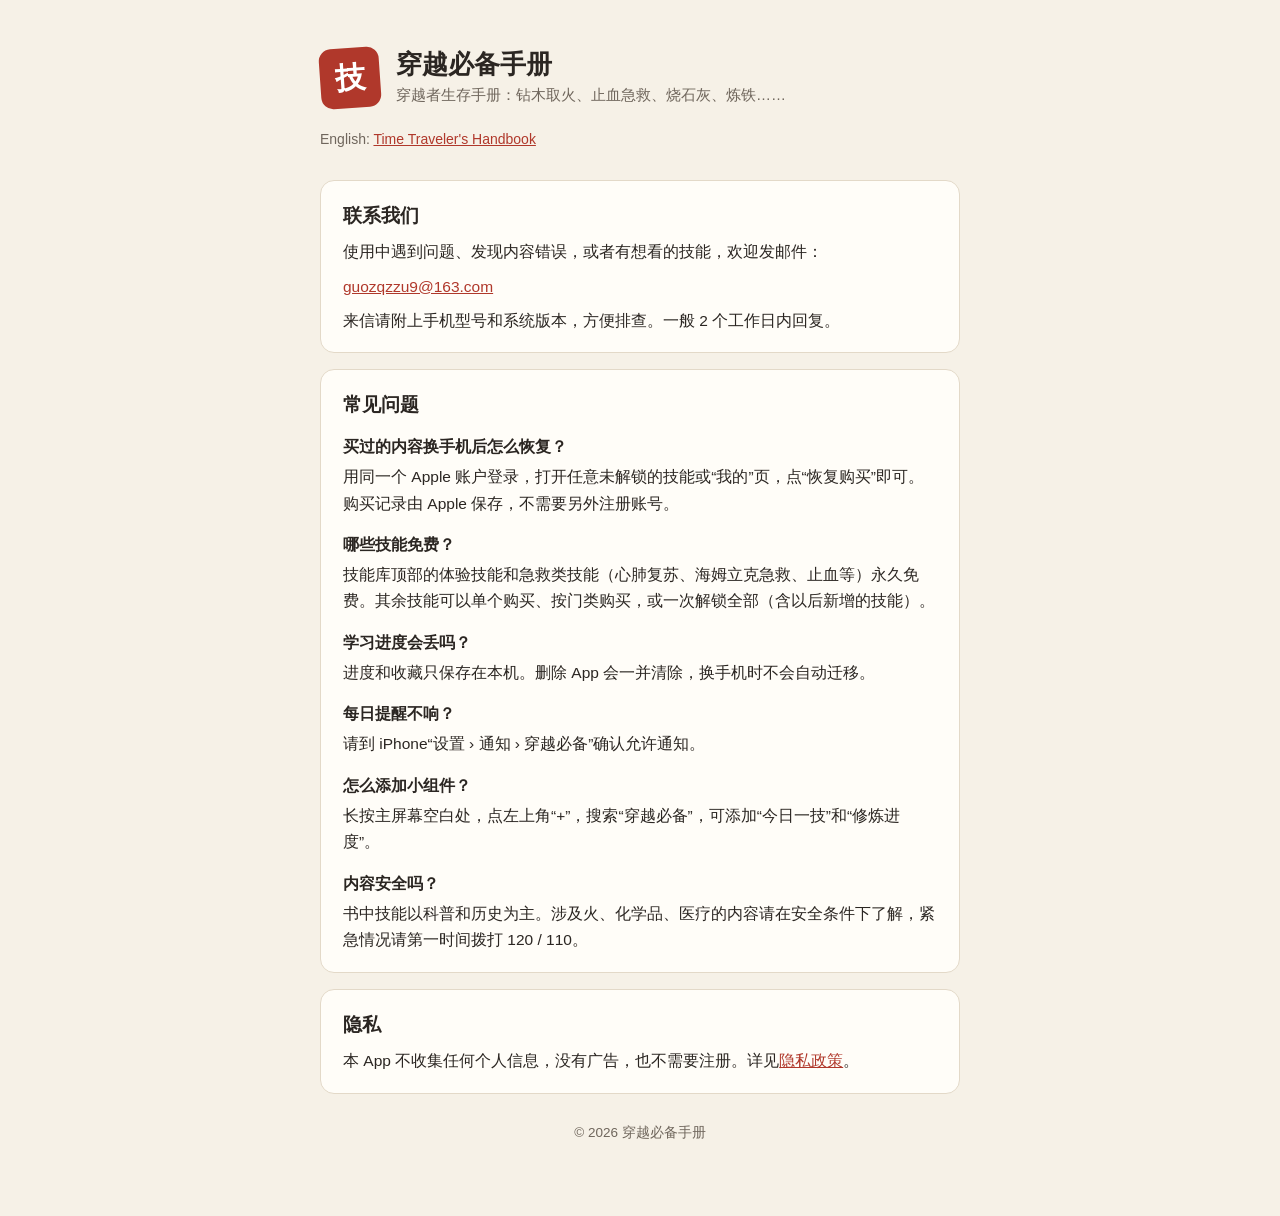
==== timetravel/index.html @ d719065b "新增 app-ads.txt（AdMob）与穿越必备手册 / Time Traveler's Handbook 支持页、隐私政策 Co-Authored-By: Claude Opus 5.5 <no" ====
<!DOCTYPE html>
<html lang="zh-Hans">
<head>
<meta charset="UTF-8">
<meta name="viewport" content="width=device-width, initial-scale=1">
<title>穿越必备手册 · 技术支持</title>
<link rel="stylesheet" href="style.css">
</head>
<body>
<div class="wrap">
  <header>
    <div class="seal">技</div>
    <div>
      <h1>穿越必备手册</h1>
      <div class="sub">穿越者生存手册：钻木取火、止血急救、烧石灰、炼铁……</div>
    </div>
  </header>
  <div class="lang">English: <a href="en/">Time Traveler's Handbook</a></div>

  <section>
    <h2>联系我们</h2>
    <p>使用中遇到问题、发现内容错误，或者有想看的技能，欢迎发邮件：</p>
    <p><a href="mailto:guozqzzu9@163.com">guozqzzu9@163.com</a></p>
    <p>来信请附上手机型号和系统版本，方便排查。一般 2 个工作日内回复。</p>
  </section>

  <section>
    <h2>常见问题</h2>
    <h3>买过的内容换手机后怎么恢复？</h3>
    <p>用同一个 Apple 账户登录，打开任意未解锁的技能或“我的”页，点“恢复购买”即可。购买记录由 Apple 保存，不需要另外注册账号。</p>
    <h3>哪些技能免费？</h3>
    <p>技能库顶部的体验技能和急救类技能（心肺复苏、海姆立克急救、止血等）永久免费。其余技能可以单个购买、按门类购买，或一次解锁全部（含以后新增的技能）。</p>
    <h3>学习进度会丢吗？</h3>
    <p>进度和收藏只保存在本机。删除 App 会一并清除，换手机时不会自动迁移。</p>
    <h3>每日提醒不响？</h3>
    <p>请到 iPhone“设置 › 通知 › 穿越必备”确认允许通知。</p>
    <h3>怎么添加小组件？</h3>
    <p>长按主屏幕空白处，点左上角“+”，搜索“穿越必备”，可添加“今日一技”和“修炼进度”。</p>
    <h3>内容安全吗？</h3>
    <p>书中技能以科普和历史为主。涉及火、化学品、医疗的内容请在安全条件下了解，紧急情况请第一时间拨打 120 / 110。</p>
  </section>

  <section>
    <h2>隐私</h2>
    <p>本 App 不收集任何个人信息，没有广告，也不需要注册。详见<a href="privacy.html">隐私政策</a>。</p>
  </section>

  <p class="meta">© 2026 穿越必备手册</p>
</div>
</body>
</html>
---- timetravel/style.css ----
:root {
  --paper: #F6F1E7; --card: #FFFDF8; --ink: #2B2622; --muted: #6F665C;
  --line: #E3D9C8; --accent: #B0382B;
}
@media (prefers-color-scheme: dark) {
  :root {
    --paper: #191613; --card: #23201C; --ink: #ECE4D8; --muted: #A89D8F;
    --line: #3A332C; --accent: #E0644F;
  }
}
* { margin: 0; padding: 0; box-sizing: border-box; }
body {
  font-family: -apple-system, BlinkMacSystemFont, "PingFang SC", "Segoe UI", Roboto, sans-serif;
  background: var(--paper); color: var(--ink); line-height: 1.7;
  -webkit-font-smoothing: antialiased;
}
.wrap { max-width: 680px; margin: 0 auto; padding: 48px 20px 72px; }
header { display: flex; align-items: center; gap: 16px; margin-bottom: 8px; }
.seal {
  flex: none; width: 60px; height: 60px; border-radius: 12px; background: var(--accent);
  color: #fff; display: grid; place-items: center; transform: rotate(-4deg);
  font: 600 30px/1 "Songti SC", Georgia, serif;
}
h1 { font: 700 26px/1.25 "Songti SC", Georgia, serif; }
.sub { color: var(--muted); font-size: 15px; }
.lang { margin: 20px 0 28px; font-size: 14px; color: var(--muted); }
.lang a { color: var(--accent); }
section {
  background: var(--card); border: 1px solid var(--line); border-radius: 14px;
  padding: 22px 22px 18px; margin-bottom: 16px;
}
h2 { font: 600 19px/1.4 "Songti SC", Georgia, serif; margin-bottom: 10px; }
h3 { font-size: 16px; margin: 14px 0 4px; }
p, li { font-size: 15.5px; }
p + p { margin-top: 8px; }
ul { padding-left: 20px; margin-top: 6px; }
li + li { margin-top: 4px; }
a { color: var(--accent); }
.meta { color: var(--muted); font-size: 13.5px; margin-top: 28px; text-align: center; }
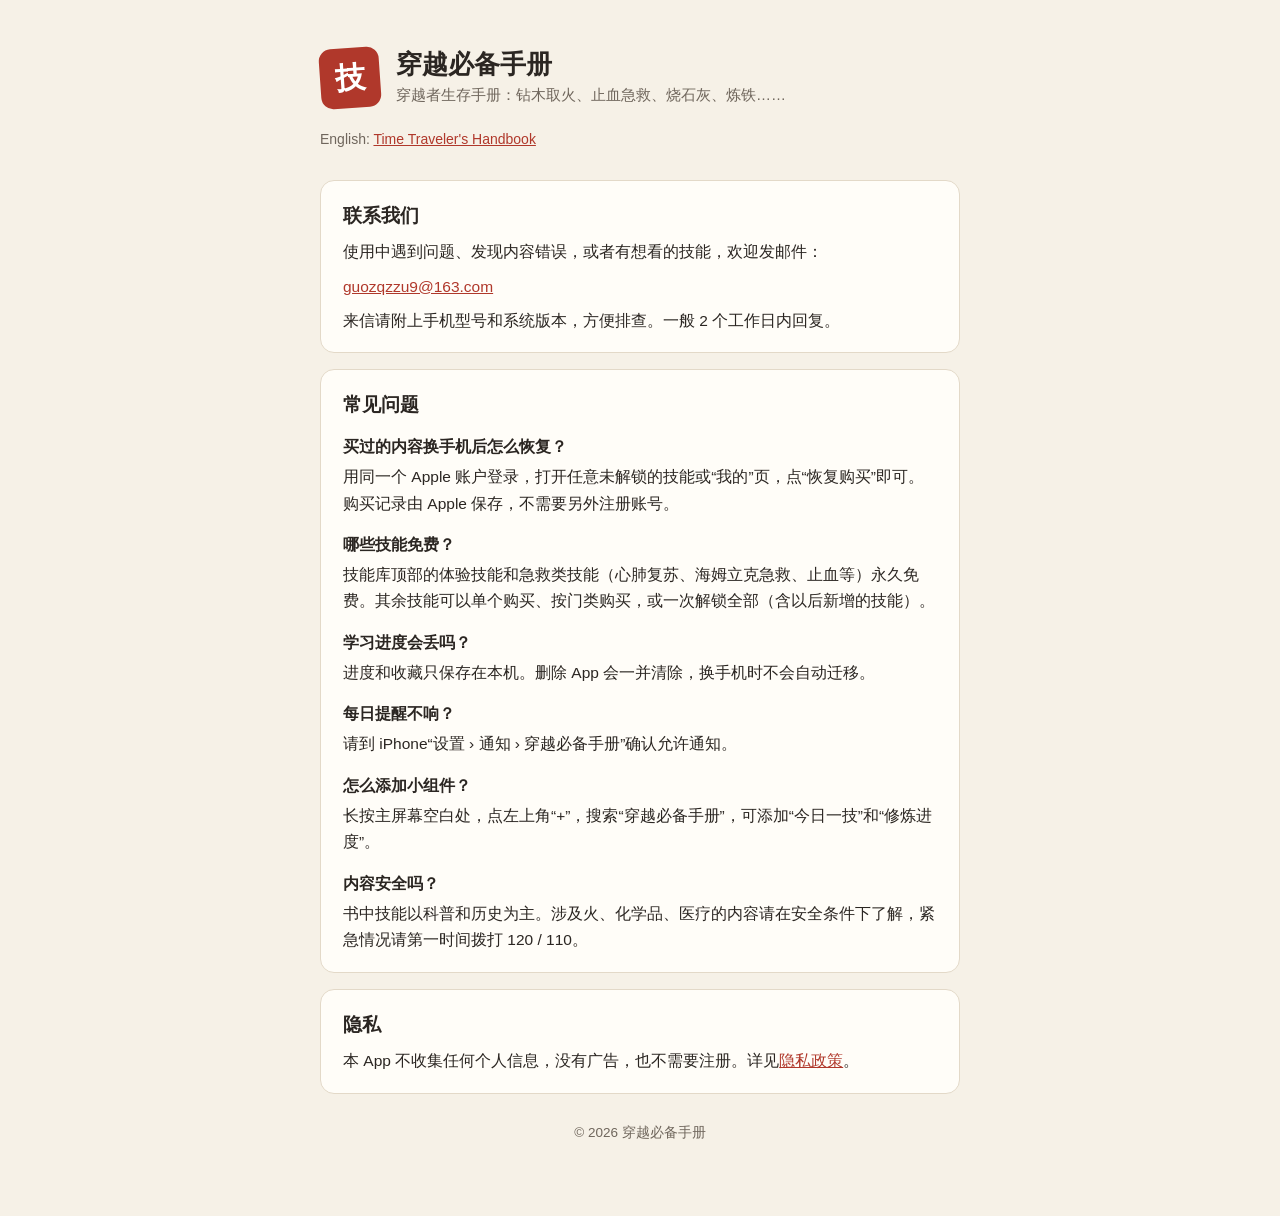
==== commit 717bf67b: "支持页：国内版显示名改为穿越必备手册 Co-Authored-By: Claude Opus 5.5 <noreply@anthropic.com>" ====
--- a/timetravel/index.html
+++ b/timetravel/index.html
@@ -33,9 +33,9 @@
     <h3>学习进度会丢吗？</h3>
     <p>进度和收藏只保存在本机。删除 App 会一并清除，换手机时不会自动迁移。</p>
     <h3>每日提醒不响？</h3>
-    <p>请到 iPhone“设置 › 通知 › 穿越必备”确认允许通知。</p>
+    <p>请到 iPhone“设置 › 通知 › 穿越必备手册”确认允许通知。</p>
     <h3>怎么添加小组件？</h3>
-    <p>长按主屏幕空白处，点左上角“+”，搜索“穿越必备”，可添加“今日一技”和“修炼进度”。</p>
+    <p>长按主屏幕空白处，点左上角“+”，搜索“穿越必备手册”，可添加“今日一技”和“修炼进度”。</p>
     <h3>内容安全吗？</h3>
     <p>书中技能以科普和历史为主。涉及火、化学品、医疗的内容请在安全条件下了解，紧急情况请第一时间拨打 120 / 110。</p>
   </section>
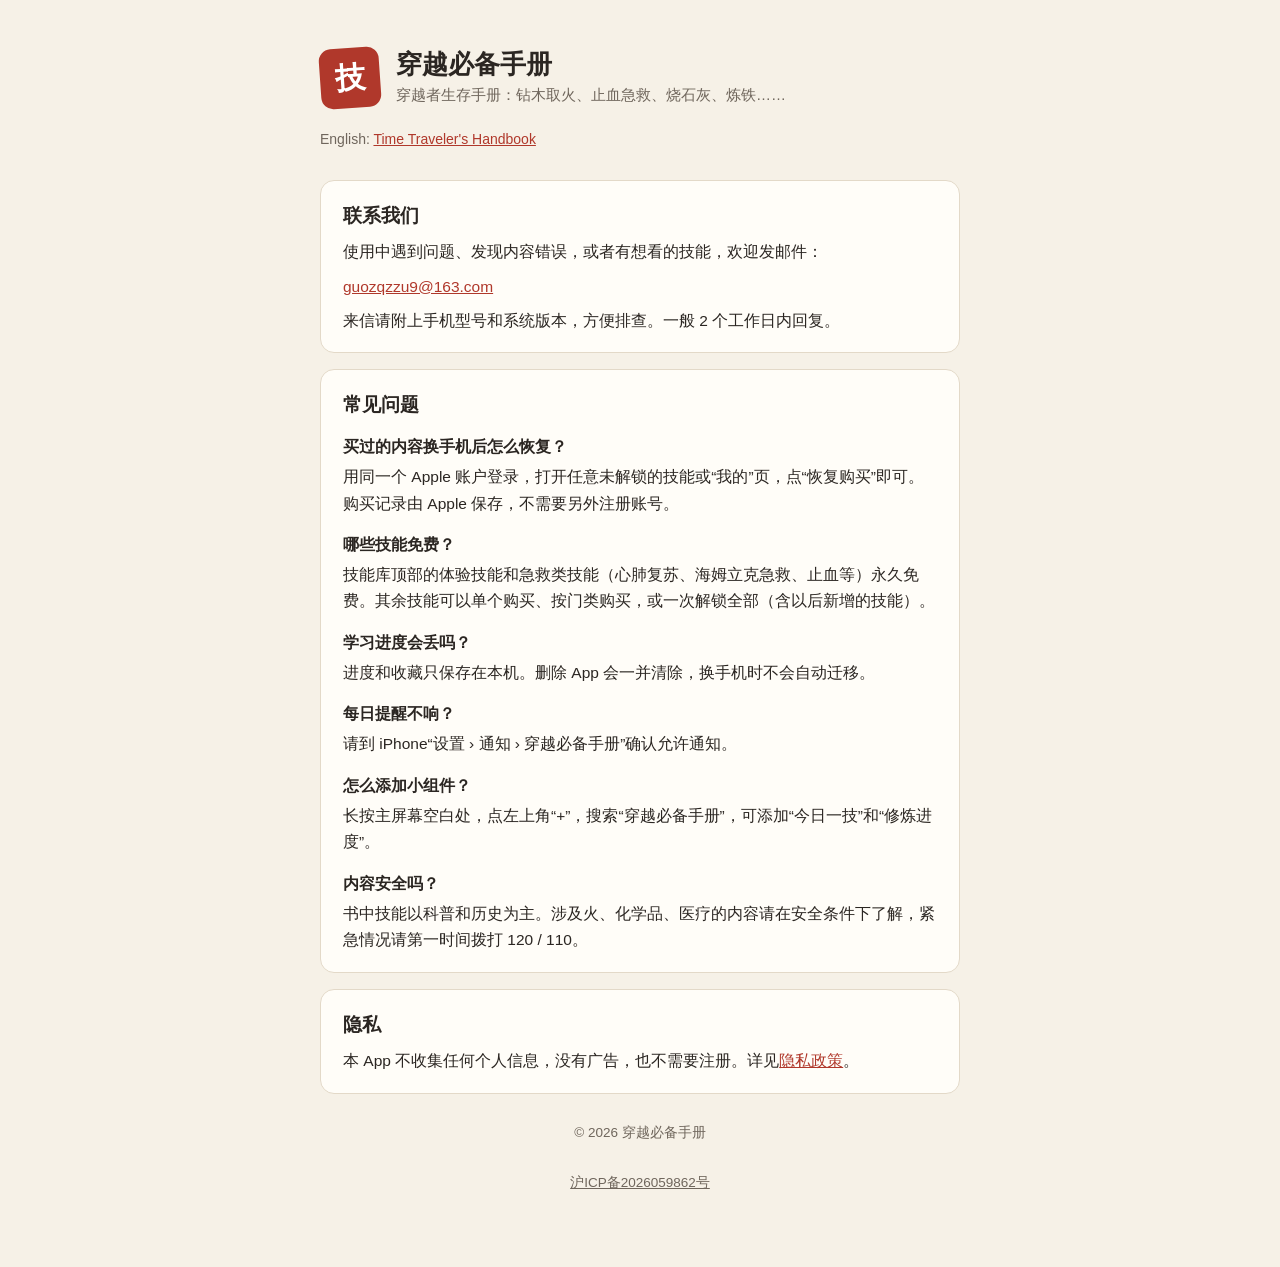
==== commit ddddebf3: "Show ICP filing number on timetravel pages Co-Authored-By: Claude Opus 5.5 <noreply@anthropic.com>" ====
--- a/timetravel/index.html
+++ b/timetravel/index.html
@@ -46,6 +46,7 @@
   </section>
 
   <p class="meta">© 2026 穿越必备手册</p>
+  <p class="meta"><a href="https://beian.miit.gov.cn/" target="_blank" rel="noopener" style="color:inherit;">沪ICP备2026059862号</a></p>
 </div>
 </body>
 </html>
